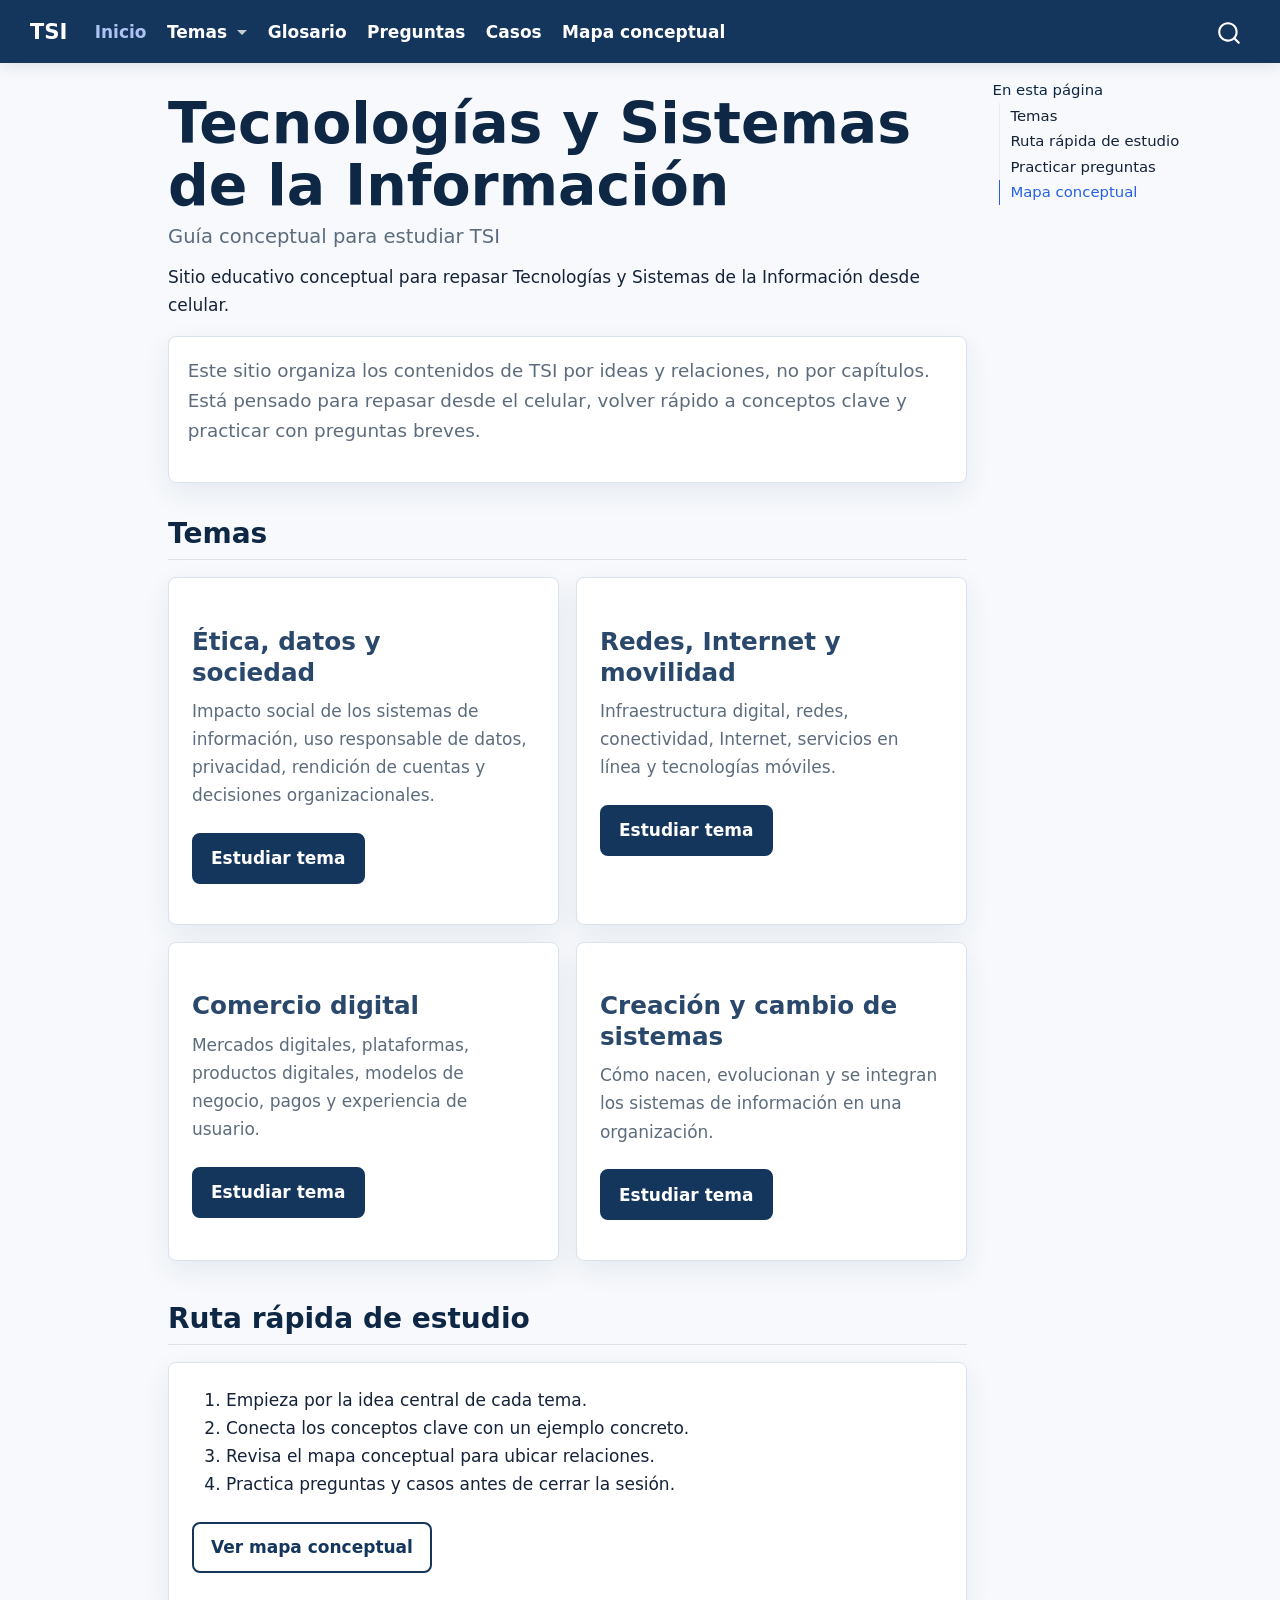
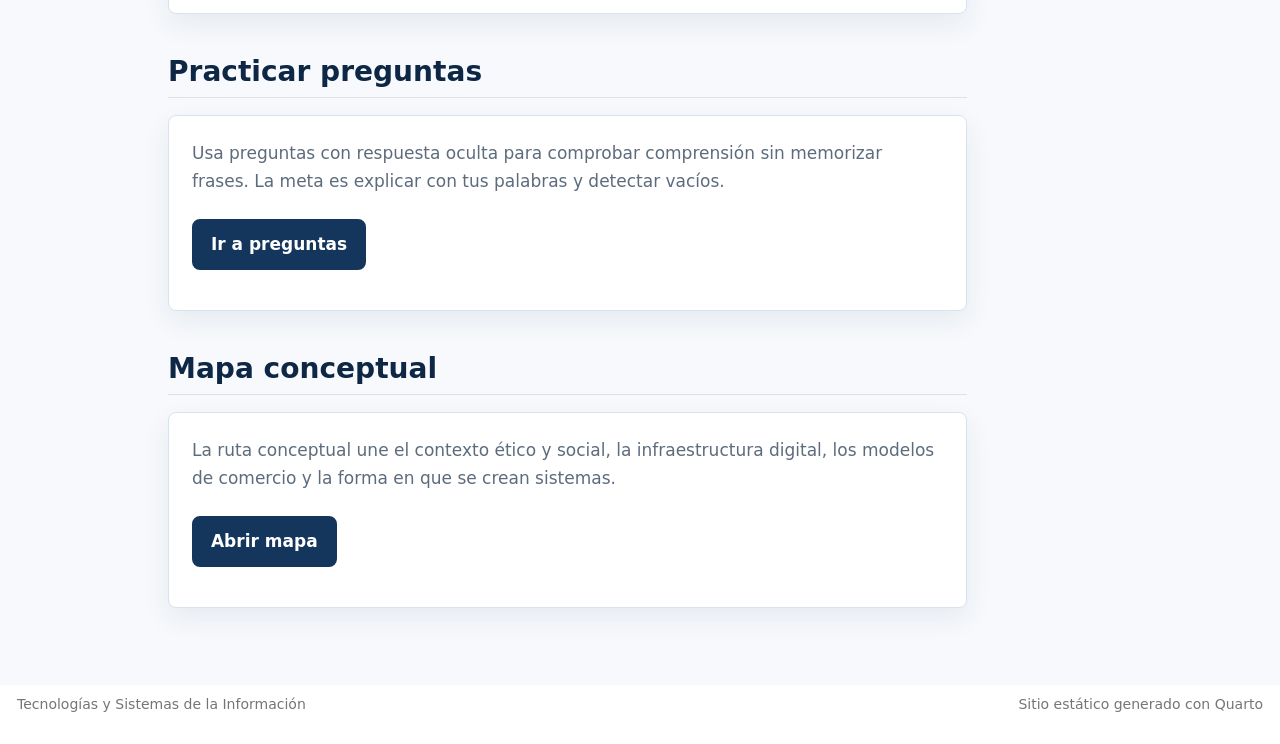
==== docs/index.html @ 5384f31a "Etapa 1: estructura base del sitio TSI" ====
<!DOCTYPE html>
<html xmlns="http://www.w3.org/1999/xhtml" lang="es" xml:lang="es"><head>

<meta charset="utf-8">
<meta name="generator" content="quarto-1.9.37">

<meta name="viewport" content="width=device-width, initial-scale=1.0, user-scalable=yes">

<meta name="description" content="Sitio educativo conceptual para repasar Tecnologías y Sistemas de la Información desde celular.">

<title>Tecnologías y Sistemas de la Información</title>
<style>
/* Default styles provided by pandoc.
** See https://pandoc.org/MANUAL.html#variables-for-html for config info.
*/
code{white-space: pre-wrap;}
span.smallcaps{font-variant: small-caps;}
div.columns{display: flex; gap: min(4vw, 1.5em);}
div.column{flex: auto; overflow-x: auto;}
div.hanging-indent{margin-left: 1.5em; text-indent: -1.5em;}
ul.task-list{list-style: none;}
ul.task-list li input[type="checkbox"] {
  width: 0.8em;
  margin: 0 0.8em 0.2em -1em; /* quarto-specific, see https://github.com/quarto-dev/quarto-cli/issues/4556 */ 
  vertical-align: middle;
}
</style>


<script src="site_libs/quarto-nav/quarto-nav.js"></script>
<script src="site_libs/quarto-nav/headroom.min.js"></script>
<script src="site_libs/clipboard/clipboard.min.js"></script>
<script src="site_libs/quarto-search/autocomplete.umd.js"></script>
<script src="site_libs/quarto-search/fuse.min.js"></script>
<script src="site_libs/quarto-search/quarto-search.js"></script>
<meta name="quarto:offset" content="./">
<script src="site_libs/quarto-html/quarto.js" type="module"></script>
<script src="site_libs/quarto-html/tabsets/tabsets.js" type="module"></script>
<script src="site_libs/quarto-html/popper.min.js"></script>
<script src="site_libs/quarto-html/tippy.umd.min.js"></script>
<script src="site_libs/quarto-html/anchor.min.js"></script>
<link href="site_libs/quarto-html/tippy.css" rel="stylesheet">
<link href="site_libs/quarto-html/quarto-syntax-highlighting-7f8f88aac4f3542376d5c11b86a4c14d.css" rel="stylesheet" id="quarto-text-highlighting-styles">
<script src="site_libs/bootstrap/bootstrap.min.js"></script>
<link href="site_libs/bootstrap/bootstrap-icons.css" rel="stylesheet">
<link href="site_libs/bootstrap/bootstrap-f85955529106639f99b9a66abd69255b.min.css" rel="stylesheet" append-hash="true" id="quarto-bootstrap" data-mode="light">
<script id="quarto-search-options" type="application/json">{
  "location": "navbar",
  "copy-button": false,
  "collapse-after": 3,
  "panel-placement": "end",
  "type": "overlay",
  "limit": 50,
  "keyboard-shortcut": [
    "f",
    "/",
    "s"
  ],
  "show-item-context": false,
  "language": {
    "search-no-results-text": "No se han encontrado resultados",
    "search-matching-documents-text": "documentos encontrados",
    "search-copy-link-title": "Copiar el enlace en la búsqueda",
    "search-hide-matches-text": "Ocultar resultados adicionales",
    "search-more-match-text": "resultado adicional en este documento",
    "search-more-matches-text": "resultados adicionales en este documento",
    "search-clear-button-title": "Borrar",
    "search-text-placeholder": "",
    "search-detached-cancel-button-title": "Cancelar",
    "search-submit-button-title": "Enviar",
    "search-label": "Buscar"
  }
}</script>
<style>html{ scroll-behavior: smooth; }</style>


<link rel="stylesheet" href="assets/css/styles.css">
</head>

<body class="nav-fixed quarto-light">

<div id="quarto-search-results"></div>
  <header id="quarto-header" class="headroom fixed-top">
    <nav class="navbar navbar-expand-lg " data-bs-theme="dark">
      <div class="navbar-container container-fluid">
      <div class="navbar-brand-container mx-auto">
    <a class="navbar-brand" href="./index.html">
    <span class="navbar-title">TSI</span>
    </a>
  </div>
            <div id="quarto-search" class="" title="Buscar"></div>
          <button class="navbar-toggler" type="button" data-bs-toggle="collapse" data-bs-target="#navbarCollapse" aria-controls="navbarCollapse" role="menu" aria-expanded="false" aria-label="Navegación de palanca" onclick="if (window.quartoToggleHeadroom) { window.quartoToggleHeadroom(); }">
  <span class="navbar-toggler-icon"></span>
</button>
          <div class="collapse navbar-collapse" id="navbarCollapse">
            <ul class="navbar-nav navbar-nav-scroll me-auto">
  <li class="nav-item">
    <a class="nav-link active" href="./index.html" aria-current="page"> 
<span class="menu-text">Inicio</span></a>
  </li>  
  <li class="nav-item dropdown ">
    <a class="nav-link dropdown-toggle" href="#" id="nav-menu-temas" role="link" data-bs-toggle="dropdown" aria-expanded="false">
 <span class="menu-text">Temas</span>
    </a>
    <ul class="dropdown-menu" aria-labelledby="nav-menu-temas">    
        <li>
    <a class="dropdown-item" href="./temas/etica-datos-sociedad.html">
 <span class="dropdown-text">Ética, datos y sociedad</span></a>
  </li>  
        <li>
    <a class="dropdown-item" href="./temas/redes-internet-movilidad.html">
 <span class="dropdown-text">Redes, Internet y movilidad</span></a>
  </li>  
        <li>
    <a class="dropdown-item" href="./temas/comercio-digital.html">
 <span class="dropdown-text">Comercio digital</span></a>
  </li>  
        <li>
    <a class="dropdown-item" href="./temas/creacion-sistemas.html">
 <span class="dropdown-text">Creación y cambio de sistemas</span></a>
  </li>  
    </ul>
  </li>
  <li class="nav-item">
    <a class="nav-link" href="./repaso/glosario.html"> 
<span class="menu-text">Glosario</span></a>
  </li>  
  <li class="nav-item">
    <a class="nav-link" href="./repaso/preguntas.html"> 
<span class="menu-text">Preguntas</span></a>
  </li>  
  <li class="nav-item">
    <a class="nav-link" href="./repaso/casos.html"> 
<span class="menu-text">Casos</span></a>
  </li>  
  <li class="nav-item">
    <a class="nav-link" href="./repaso/mapa-conceptual.html"> 
<span class="menu-text">Mapa conceptual</span></a>
  </li>  
</ul>
          </div> <!-- /navcollapse -->
            <div class="quarto-navbar-tools">
</div>
      </div> <!-- /container-fluid -->
    </nav>
</header>
<!-- content -->
<div id="quarto-content" class="quarto-container page-columns page-rows-contents page-layout-article page-navbar">
<!-- sidebar -->
<!-- margin-sidebar -->
    <div id="quarto-margin-sidebar" class="sidebar margin-sidebar">
        <nav id="TOC" role="doc-toc" class="toc-active">
    <h2 id="toc-title">En esta página</h2>
   
  <ul>
  <li><a href="#temas" id="toc-temas" class="nav-link active" data-scroll-target="#temas">Temas</a></li>
  <li><a href="#ruta-rapida" id="toc-ruta-rapida" class="nav-link" data-scroll-target="#ruta-rapida">Ruta rápida de estudio</a></li>
  <li><a href="#practicar-preguntas" id="toc-practicar-preguntas" class="nav-link" data-scroll-target="#practicar-preguntas">Practicar preguntas</a></li>
  <li><a href="#mapa-conceptual" id="toc-mapa-conceptual" class="nav-link" data-scroll-target="#mapa-conceptual">Mapa conceptual</a></li>
  </ul>
</nav>
    </div>
<!-- main -->
<main class="content" id="quarto-document-content">

<header id="title-block-header" class="quarto-title-block default">
<div class="quarto-title">
<h1 class="title">Tecnologías y Sistemas de la Información</h1>
<p class="subtitle lead">Guía conceptual para estudiar TSI</p>
</div>

<div>
  <div class="description">
    Sitio educativo conceptual para repasar Tecnologías y Sistemas de la Información desde celular.
  </div>
</div>


<div class="quarto-title-meta">

    
  
    
  </div>
  


</header>


<div class="home-intro">
<p>Este sitio organiza los contenidos de TSI por ideas y relaciones, no por capítulos. Está pensado para repasar desde el celular, volver rápido a conceptos clave y practicar con preguntas breves.</p>
</div>
<section id="temas" class="level2">
<h2 class="anchored" data-anchor-id="temas">Temas</h2>
<div class="topic-grid">
<section id="ética-datos-y-sociedad" class="level3 study-card">
<h3 class="anchored" data-anchor-id="ética-datos-y-sociedad">Ética, datos y sociedad</h3>
<p>Impacto social de los sistemas de información, uso responsable de datos, privacidad, rendición de cuentas y decisiones organizacionales.</p>
<p><a href="./temas/etica-datos-sociedad.html" class="study-button">Estudiar tema</a></p>
</section>
<section id="redes-internet-y-movilidad" class="level3 study-card">
<h3 class="anchored" data-anchor-id="redes-internet-y-movilidad">Redes, Internet y movilidad</h3>
<p>Infraestructura digital, redes, conectividad, Internet, servicios en línea y tecnologías móviles.</p>
<p><a href="./temas/redes-internet-movilidad.html" class="study-button">Estudiar tema</a></p>
</section>
<section id="comercio-digital" class="level3 study-card">
<h3 class="anchored" data-anchor-id="comercio-digital">Comercio digital</h3>
<p>Mercados digitales, plataformas, productos digitales, modelos de negocio, pagos y experiencia de usuario.</p>
<p><a href="./temas/comercio-digital.html" class="study-button">Estudiar tema</a></p>
</section>
<section id="creación-y-cambio-de-sistemas" class="level3 study-card">
<h3 class="anchored" data-anchor-id="creación-y-cambio-de-sistemas">Creación y cambio de sistemas</h3>
<p>Cómo nacen, evolucionan y se integran los sistemas de información en una organización.</p>
<p><a href="./temas/creacion-sistemas.html" class="study-button">Estudiar tema</a></p>
</section>
</div>
</section>
<section id="ruta-rapida" class="level2">
<h2 class="anchored" data-anchor-id="ruta-rapida">Ruta rápida de estudio</h2>
<div class="wide-card">
<ol type="1">
<li>Empieza por la idea central de cada tema.</li>
<li>Conecta los conceptos clave con un ejemplo concreto.</li>
<li>Revisa el mapa conceptual para ubicar relaciones.</li>
<li>Practica preguntas y casos antes de cerrar la sesión.</li>
</ol>
<p><a href="./repaso/mapa-conceptual.html" class="study-button secondary">Ver mapa conceptual</a></p>
</div>
</section>
<section id="practicar-preguntas" class="level2">
<h2 class="anchored" data-anchor-id="practicar-preguntas">Practicar preguntas</h2>
<div class="wide-card">
<p>Usa preguntas con respuesta oculta para comprobar comprensión sin memorizar frases. La meta es explicar con tus palabras y detectar vacíos.</p>
<p><a href="./repaso/preguntas.html" class="study-button">Ir a preguntas</a></p>
</div>
</section>
<section id="mapa-conceptual" class="level2">
<h2 class="anchored" data-anchor-id="mapa-conceptual">Mapa conceptual</h2>
<div class="wide-card">
<p>La ruta conceptual une el contexto ético y social, la infraestructura digital, los modelos de comercio y la forma en que se crean sistemas.</p>
<p><a href="./repaso/mapa-conceptual.html" class="study-button">Abrir mapa</a></p>
</div>


</section>

</main> <!-- /main -->
<script>
(function () {
  function currentDepthPrefix() {
    var path = window.location.pathname;
    if (path.indexOf("/temas/") !== -1 || path.indexOf("/repaso/") !== -1) {
      return "../";
    }
    return "";
  }

  function normalizedPath(value) {
    return value.replace(/\/$/, "/index.html");
  }

  function addBottomNav() {
    if (document.querySelector(".tsi-bottom-nav")) {
      return;
    }

    var prefix = currentDepthPrefix();
    var links = [
      { label: "Inicio", href: prefix + "index.html", match: "/index.html" },
      { label: "Temas", href: prefix + "index.html#temas", match: "#temas" },
      { label: "Preguntas", href: prefix + "repaso/preguntas.html", match: "/repaso/preguntas.html" },
      { label: "Glosario", href: prefix + "repaso/glosario.html", match: "/repaso/glosario.html" }
    ];

    var nav = document.createElement("nav");
    nav.className = "tsi-bottom-nav";
    nav.setAttribute("aria-label", "Navegación rápida");

    var current = normalizedPath(window.location.pathname);
    links.forEach(function (item) {
      var link = document.createElement("a");
      link.href = item.href;
      link.textContent = item.label;

      if (
        (item.match === "/index.html" && current.endsWith("/index.html") && window.location.hash !== "#temas") ||
        (item.match === "#temas" && window.location.hash === "#temas") ||
        (item.match !== "#temas" && current.endsWith(item.match))
      ) {
        link.setAttribute("aria-current", "page");
      }

      nav.appendChild(link);
    });

    document.body.appendChild(nav);
  }

  function improveAnswerCards() {
    document.querySelectorAll("details.qa-card").forEach(function (card) {
      card.addEventListener("toggle", function () {
        if (card.open) {
          card.scrollIntoView({ block: "nearest", behavior: "smooth" });
        }
      });
    });
  }

  document.addEventListener("DOMContentLoaded", function () {
    addBottomNav();
    improveAnswerCards();
  });
})();
</script>
<script id="quarto-html-after-body" type="application/javascript">
  window.document.addEventListener("DOMContentLoaded", function (event) {
    const icon = "";
    const anchorJS = new window.AnchorJS();
    anchorJS.options = {
      placement: 'right',
      icon: icon
    };
    anchorJS.add('.anchored');
    const isCodeAnnotation = (el) => {
      for (const clz of el.classList) {
        if (clz.startsWith('code-annotation-')) {                     
          return true;
        }
      }
      return false;
    }
    const onCopySuccess = function(e) {
      // button target
      const button = e.trigger;
      // don't keep focus
      button.blur();
      // flash "checked"
      button.classList.add('code-copy-button-checked');
      var currentTitle = button.getAttribute("title");
      button.setAttribute("title", "Copiado");
      let tooltip;
      if (window.bootstrap) {
        button.setAttribute("data-bs-toggle", "tooltip");
        button.setAttribute("data-bs-placement", "left");
        button.setAttribute("data-bs-title", "Copiado");
        tooltip = new bootstrap.Tooltip(button, 
          { trigger: "manual", 
            customClass: "code-copy-button-tooltip",
            offset: [0, -8]});
        tooltip.show();    
      }
      setTimeout(function() {
        if (tooltip) {
          tooltip.hide();
          button.removeAttribute("data-bs-title");
          button.removeAttribute("data-bs-toggle");
          button.removeAttribute("data-bs-placement");
        }
        button.setAttribute("title", currentTitle);
        button.classList.remove('code-copy-button-checked');
      }, 1000);
      // clear code selection
      e.clearSelection();
    }
    const getTextToCopy = function(trigger) {
      const outerScaffold = trigger.parentElement.cloneNode(true);
      const codeEl = outerScaffold.querySelector('code');
      for (const childEl of codeEl.children) {
        if (isCodeAnnotation(childEl)) {
          childEl.remove();
        }
      }
      return codeEl.innerText;
    }
    const clipboard = new window.ClipboardJS('.code-copy-button:not([data-in-quarto-modal])', {
      text: getTextToCopy
    });
    clipboard.on('success', onCopySuccess);
    if (window.document.getElementById('quarto-embedded-source-code-modal')) {
      const clipboardModal = new window.ClipboardJS('.code-copy-button[data-in-quarto-modal]', {
        text: getTextToCopy,
        container: window.document.getElementById('quarto-embedded-source-code-modal')
      });
      clipboardModal.on('success', onCopySuccess);
    }
      var localhostRegex = new RegExp(/^(?:http|https):\/\/localhost\:?[0-9]*\//);
      var mailtoRegex = new RegExp(/^mailto:/);
        var filterRegex = new RegExp('/' + window.location.host + '/');
      var isInternal = (href) => {
          return filterRegex.test(href) || localhostRegex.test(href) || mailtoRegex.test(href);
      }
      // Inspect non-navigation links and adorn them if external
     var links = window.document.querySelectorAll('a[href]:not(.nav-link):not(.navbar-brand):not(.toc-action):not(.sidebar-link):not(.sidebar-item-toggle):not(.pagination-link):not(.no-external):not([aria-hidden]):not(.dropdown-item):not(.quarto-navigation-tool):not(.about-link)');
      for (var i=0; i<links.length; i++) {
        const link = links[i];
        if (!isInternal(link.href)) {
          // undo the damage that might have been done by quarto-nav.js in the case of
          // links that we want to consider external
          if (link.dataset.originalHref !== undefined) {
            link.href = link.dataset.originalHref;
          }
            // target, if specified
            link.setAttribute("target", "_blank");
            if (link.getAttribute("rel") === null) {
              link.setAttribute("rel", "noopener");
            }
        }
      }
    function tippyHover(el, contentFn, onTriggerFn, onUntriggerFn) {
      const config = {
        allowHTML: true,
        maxWidth: 500,
        delay: 100,
        arrow: false,
        appendTo: function(el) {
            return el.parentElement;
        },
        interactive: true,
        interactiveBorder: 10,
        theme: 'quarto',
        placement: 'bottom-start',
      };
      if (contentFn) {
        config.content = contentFn;
      }
      if (onTriggerFn) {
        config.onTrigger = onTriggerFn;
      }
      if (onUntriggerFn) {
        config.onUntrigger = onUntriggerFn;
      }
      window.tippy(el, config); 
    }
    const noterefs = window.document.querySelectorAll('a[role="doc-noteref"]');
    for (var i=0; i<noterefs.length; i++) {
      const ref = noterefs[i];
      tippyHover(ref, function() {
        // use id or data attribute instead here
        let href = ref.getAttribute('data-footnote-href') || ref.getAttribute('href');
        try { href = new URL(href).hash; } catch {}
        const id = href.replace(/^#\/?/, "");
        const note = window.document.getElementById(id);
        if (note) {
          return note.innerHTML;
        } else {
          return "";
        }
      });
    }
    const xrefs = window.document.querySelectorAll('a.quarto-xref');
    const processXRef = (id, note) => {
      // Strip column container classes
      const stripColumnClz = (el) => {
        el.classList.remove("page-full", "page-columns");
        if (el.children) {
          for (const child of el.children) {
            stripColumnClz(child);
          }
        }
      }
      stripColumnClz(note)
      if (id === null || id.startsWith('sec-')) {
        // Special case sections, only their first couple elements
        const container = document.createElement("div");
        if (note.children && note.children.length > 2) {
          container.appendChild(note.children[0].cloneNode(true));
          for (let i = 1; i < note.children.length; i++) {
            const child = note.children[i];
            if (child.tagName === "P" && child.innerText === "") {
              continue;
            } else {
              container.appendChild(child.cloneNode(true));
              break;
            }
          }
          if (window.Quarto?.typesetMath) {
            window.Quarto.typesetMath(container);
          }
          return container.innerHTML
        } else {
          if (window.Quarto?.typesetMath) {
            window.Quarto.typesetMath(note);
          }
          return note.innerHTML;
        }
      } else {
        // Remove any anchor links if they are present
        const anchorLink = note.querySelector('a.anchorjs-link');
        if (anchorLink) {
          anchorLink.remove();
        }
        if (window.Quarto?.typesetMath) {
          window.Quarto.typesetMath(note);
        }
        if (note.classList.contains("callout")) {
          return note.outerHTML;
        } else {
          return note.innerHTML;
        }
      }
    }
    for (var i=0; i<xrefs.length; i++) {
      const xref = xrefs[i];
      tippyHover(xref, undefined, function(instance) {
        instance.disable();
        let url = xref.getAttribute('href');
        let hash = undefined; 
        if (url.startsWith('#')) {
          hash = url;
        } else {
          try { hash = new URL(url).hash; } catch {}
        }
        if (hash) {
          const id = hash.replace(/^#\/?/, "");
          const note = window.document.getElementById(id);
          if (note !== null) {
            try {
              const html = processXRef(id, note.cloneNode(true));
              instance.setContent(html);
            } finally {
              instance.enable();
              instance.show();
            }
          } else {
            // See if we can fetch this
            fetch(url.split('#')[0])
            .then(res => res.text())
            .then(html => {
              const parser = new DOMParser();
              const htmlDoc = parser.parseFromString(html, "text/html");
              const note = htmlDoc.getElementById(id);
              if (note !== null) {
                const html = processXRef(id, note);
                instance.setContent(html);
              } 
            }).finally(() => {
              instance.enable();
              instance.show();
            });
          }
        } else {
          // See if we can fetch a full url (with no hash to target)
          // This is a special case and we should probably do some content thinning / targeting
          fetch(url)
          .then(res => res.text())
          .then(html => {
            const parser = new DOMParser();
            const htmlDoc = parser.parseFromString(html, "text/html");
            const note = htmlDoc.querySelector('main.content');
            if (note !== null) {
              // This should only happen for chapter cross references
              // (since there is no id in the URL)
              // remove the first header
              if (note.children.length > 0 && note.children[0].tagName === "HEADER") {
                note.children[0].remove();
              }
              const html = processXRef(null, note);
              instance.setContent(html);
            } 
          }).finally(() => {
            instance.enable();
            instance.show();
          });
        }
      }, function(instance) {
      });
    }
        let selectedAnnoteEl;
        const selectorForAnnotation = ( cell, annotation) => {
          let cellAttr = 'data-code-cell="' + cell + '"';
          let lineAttr = 'data-code-annotation="' +  annotation + '"';
          const selector = 'span[' + cellAttr + '][' + lineAttr + ']';
          return selector;
        }
        const selectCodeLines = (annoteEl) => {
          const doc = window.document;
          const targetCell = annoteEl.getAttribute("data-target-cell");
          const targetAnnotation = annoteEl.getAttribute("data-target-annotation");
          const annoteSpan = window.document.querySelector(selectorForAnnotation(targetCell, targetAnnotation));
          const lines = annoteSpan.getAttribute("data-code-lines").split(",");
          const lineIds = lines.map((line) => {
            return targetCell + "-" + line;
          })
          let top = null;
          let height = null;
          let parent = null;
          if (lineIds.length > 0) {
              //compute the position of the single el (top and bottom and make a div)
              const el = window.document.getElementById(lineIds[0]);
              top = el.offsetTop;
              height = el.offsetHeight;
              parent = el.parentElement.parentElement;
            if (lineIds.length > 1) {
              const lastEl = window.document.getElementById(lineIds[lineIds.length - 1]);
              const bottom = lastEl.offsetTop + lastEl.offsetHeight;
              height = bottom - top;
            }
            if (top !== null && height !== null && parent !== null) {
              // cook up a div (if necessary) and position it 
              let div = window.document.getElementById("code-annotation-line-highlight");
              if (div === null) {
                div = window.document.createElement("div");
                div.setAttribute("id", "code-annotation-line-highlight");
                div.style.position = 'absolute';
                parent.appendChild(div);
              }
              div.style.top = top - 2 + "px";
              div.style.height = height + 4 + "px";
              div.style.left = 0;
              let gutterDiv = window.document.getElementById("code-annotation-line-highlight-gutter");
              if (gutterDiv === null) {
                gutterDiv = window.document.createElement("div");
                gutterDiv.setAttribute("id", "code-annotation-line-highlight-gutter");
                gutterDiv.style.position = 'absolute';
                const codeCell = window.document.getElementById(targetCell);
                const gutter = codeCell.querySelector('.code-annotation-gutter');
                gutter.appendChild(gutterDiv);
              }
              gutterDiv.style.top = top - 2 + "px";
              gutterDiv.style.height = height + 4 + "px";
            }
            selectedAnnoteEl = annoteEl;
          }
        };
        const unselectCodeLines = () => {
          const elementsIds = ["code-annotation-line-highlight", "code-annotation-line-highlight-gutter"];
          elementsIds.forEach((elId) => {
            const div = window.document.getElementById(elId);
            if (div) {
              div.remove();
            }
          });
          selectedAnnoteEl = undefined;
        };
          // Handle positioning of the toggle
      window.addEventListener(
        "resize",
        throttle(() => {
          elRect = undefined;
          if (selectedAnnoteEl) {
            selectCodeLines(selectedAnnoteEl);
          }
        }, 10)
      );
      function throttle(fn, ms) {
      let throttle = false;
      let timer;
        return (...args) => {
          if(!throttle) { // first call gets through
              fn.apply(this, args);
              throttle = true;
          } else { // all the others get throttled
              if(timer) clearTimeout(timer); // cancel #2
              timer = setTimeout(() => {
                fn.apply(this, args);
                timer = throttle = false;
              }, ms);
          }
        };
      }
        // Attach click handler to the DT
        const annoteDls = window.document.querySelectorAll('dt[data-target-cell]');
        for (const annoteDlNode of annoteDls) {
          annoteDlNode.addEventListener('click', (event) => {
            const clickedEl = event.target;
            if (clickedEl !== selectedAnnoteEl) {
              unselectCodeLines();
              const activeEl = window.document.querySelector('dt[data-target-cell].code-annotation-active');
              if (activeEl) {
                activeEl.classList.remove('code-annotation-active');
              }
              selectCodeLines(clickedEl);
              clickedEl.classList.add('code-annotation-active');
            } else {
              // Unselect the line
              unselectCodeLines();
              clickedEl.classList.remove('code-annotation-active');
            }
          });
        }
    const findCites = (el) => {
      const parentEl = el.parentElement;
      if (parentEl) {
        const cites = parentEl.dataset.cites;
        if (cites) {
          return {
            el,
            cites: cites.split(' ')
          };
        } else {
          return findCites(el.parentElement)
        }
      } else {
        return undefined;
      }
    };
    var bibliorefs = window.document.querySelectorAll('a[role="doc-biblioref"]');
    for (var i=0; i<bibliorefs.length; i++) {
      const ref = bibliorefs[i];
      const citeInfo = findCites(ref);
      if (citeInfo) {
        tippyHover(citeInfo.el, function() {
          var popup = window.document.createElement('div');
          citeInfo.cites.forEach(function(cite) {
            var citeDiv = window.document.createElement('div');
            citeDiv.classList.add('hanging-indent');
            citeDiv.classList.add('csl-entry');
            var biblioDiv = window.document.getElementById('ref-' + cite);
            if (biblioDiv) {
              citeDiv.innerHTML = biblioDiv.innerHTML;
            }
            popup.appendChild(citeDiv);
          });
          return popup.innerHTML;
        });
      }
    }
  });
  </script>
</div> <!-- /content -->
<footer class="footer">
  <div class="nav-footer">
    <div class="nav-footer-left">
<p>Tecnologías y Sistemas de la Información</p>
</div>   
    <div class="nav-footer-center">
      &nbsp;
    </div>
    <div class="nav-footer-right">
<p>Sitio estático generado con Quarto</p>
</div>
  </div>
</footer>




<script src="site_libs/quarto-html/zenscroll-min.js"></script>
</body></html>
---- docs/site_libs/quarto-html/tippy.css ----
.tippy-box[data-animation=fade][data-state=hidden]{opacity:0}[data-tippy-root]{max-width:calc(100vw - 10px)}.tippy-box{position:relative;background-color:#333;color:#fff;border-radius:4px;font-size:14px;line-height:1.4;white-space:normal;outline:0;transition-property:transform,visibility,opacity}.tippy-box[data-placement^=top]>.tippy-arrow{bottom:0}.tippy-box[data-placement^=top]>.tippy-arrow:before{bottom:-7px;left:0;border-width:8px 8px 0;border-top-color:initial;transform-origin:center top}.tippy-box[data-placement^=bottom]>.tippy-arrow{top:0}.tippy-box[data-placement^=bottom]>.tippy-arrow:before{top:-7px;left:0;border-width:0 8px 8px;border-bottom-color:initial;transform-origin:center bottom}.tippy-box[data-placement^=left]>.tippy-arrow{right:0}.tippy-box[data-placement^=left]>.tippy-arrow:before{border-width:8px 0 8px 8px;border-left-color:initial;right:-7px;transform-origin:center left}.tippy-box[data-placement^=right]>.tippy-arrow{left:0}.tippy-box[data-placement^=right]>.tippy-arrow:before{left:-7px;border-width:8px 8px 8px 0;border-right-color:initial;transform-origin:center right}.tippy-box[data-inertia][data-state=visible]{transition-timing-function:cubic-bezier(.54,1.5,.38,1.11)}.tippy-arrow{width:16px;height:16px;color:#333}.tippy-arrow:before{content:"";position:absolute;border-color:transparent;border-style:solid}.tippy-content{position:relative;padding:5px 9px;z-index:1}
---- docs/site_libs/quarto-html/quarto-syntax-highlighting-7f8f88aac4f3542376d5c11b86a4c14d.css ----
/* quarto syntax highlight colors */
:root {
  --quarto-hl-ot-color: #003B4F;
  --quarto-hl-at-color: #657422;
  --quarto-hl-ss-color: #20794D;
  --quarto-hl-an-color: #5E5E5E;
  --quarto-hl-fu-color: #4758AB;
  --quarto-hl-st-color: #20794D;
  --quarto-hl-cf-color: #003B4F;
  --quarto-hl-op-color: #5E5E5E;
  --quarto-hl-er-color: #AD0000;
  --quarto-hl-bn-color: #AD0000;
  --quarto-hl-al-color: #AD0000;
  --quarto-hl-va-color: #111111;
  --quarto-hl-bu-color: inherit;
  --quarto-hl-ex-color: inherit;
  --quarto-hl-pp-color: #AD0000;
  --quarto-hl-in-color: #5E5E5E;
  --quarto-hl-vs-color: #20794D;
  --quarto-hl-wa-color: #5E5E5E;
  --quarto-hl-do-color: #5E5E5E;
  --quarto-hl-im-color: #00769E;
  --quarto-hl-ch-color: #20794D;
  --quarto-hl-dt-color: #AD0000;
  --quarto-hl-fl-color: #AD0000;
  --quarto-hl-co-color: #5E5E5E;
  --quarto-hl-cv-color: #5E5E5E;
  --quarto-hl-cn-color: #8f5902;
  --quarto-hl-sc-color: #5E5E5E;
  --quarto-hl-dv-color: #AD0000;
  --quarto-hl-kw-color: #003B4F;
}

/* other quarto variables */
:root {
  --quarto-font-monospace: SFMono-Regular, Menlo, Monaco, Consolas, "Liberation Mono", "Courier New", monospace;
}

/* syntax highlight based on Pandoc's rules */
pre > code.sourceCode > span {
  color: #003B4F;
}

code.sourceCode > span {
  color: #003B4F;
}

div.sourceCode,
div.sourceCode pre.sourceCode {
  color: #003B4F;
}

/* Normal */
code span {
  color: #003B4F;
}

/* Alert */
code span.al {
  color: #AD0000;
  font-style: inherit;
}

/* Annotation */
code span.an {
  color: #5E5E5E;
  font-style: inherit;
}

/* Attribute */
code span.at {
  color: #657422;
  font-style: inherit;
}

/* BaseN */
code span.bn {
  color: #AD0000;
  font-style: inherit;
}

/* BuiltIn */
code span.bu {
  font-style: inherit;
}

/* ControlFlow */
code span.cf {
  color: #003B4F;
  font-weight: bold;
  font-style: inherit;
}

/* Char */
code span.ch {
  color: #20794D;
  font-style: inherit;
}

/* Constant */
code span.cn {
  color: #8f5902;
  font-style: inherit;
}

/* Comment */
code span.co {
  color: #5E5E5E;
  font-style: inherit;
}

/* CommentVar */
code span.cv {
  color: #5E5E5E;
  font-style: italic;
}

/* Documentation */
code span.do {
  color: #5E5E5E;
  font-style: italic;
}

/* DataType */
code span.dt {
  color: #AD0000;
  font-style: inherit;
}

/* DecVal */
code span.dv {
  color: #AD0000;
  font-style: inherit;
}

/* Error */
code span.er {
  color: #AD0000;
  font-style: inherit;
}

/* Extension */
code span.ex {
  font-style: inherit;
}

/* Float */
code span.fl {
  color: #AD0000;
  font-style: inherit;
}

/* Function */
code span.fu {
  color: #4758AB;
  font-style: inherit;
}

/* Import */
code span.im {
  color: #00769E;
  font-style: inherit;
}

/* Information */
code span.in {
  color: #5E5E5E;
  font-style: inherit;
}

/* Keyword */
code span.kw {
  color: #003B4F;
  font-weight: bold;
  font-style: inherit;
}

/* Operator */
code span.op {
  color: #5E5E5E;
  font-style: inherit;
}

/* Other */
code span.ot {
  color: #003B4F;
  font-style: inherit;
}

/* Preprocessor */
code span.pp {
  color: #AD0000;
  font-style: inherit;
}

/* SpecialChar */
code span.sc {
  color: #5E5E5E;
  font-style: inherit;
}

/* SpecialString */
code span.ss {
  color: #20794D;
  font-style: inherit;
}

/* String */
code span.st {
  color: #20794D;
  font-style: inherit;
}

/* Variable */
code span.va {
  color: #111111;
  font-style: inherit;
}

/* VerbatimString */
code span.vs {
  color: #20794D;
  font-style: inherit;
}

/* Warning */
code span.wa {
  color: #5E5E5E;
  font-style: italic;
}

.prevent-inlining {
  content: "</";
}

/*# sourceMappingURL=789ad8cd35626ba772517505b42a116e.css.map */
---- docs/assets/css/styles.css ----
:root {
  --tsi-primary: #14355c;
  --tsi-primary-dark: #0d2745;
  --tsi-accent: #2f8fcf;
  --tsi-accent-soft: #e7f3fb;
  --tsi-bg: #f7f9fc;
  --tsi-surface: #ffffff;
  --tsi-border: #d8e3ee;
  --tsi-text: #152238;
  --tsi-muted: #5d6c7d;
  --tsi-shadow: 0 10px 28px rgba(20, 53, 92, 0.08);
}

html {
  scroll-behavior: smooth;
}

body {
  background: var(--tsi-bg);
  color: var(--tsi-text);
  font-family: system-ui, -apple-system, BlinkMacSystemFont, "Segoe UI", sans-serif;
  font-size: 1rem;
  line-height: 1.65;
  padding-bottom: 4.75rem;
}

a {
  color: var(--tsi-primary);
}

a:hover,
a:focus {
  color: var(--tsi-accent);
}

.navbar {
  box-shadow: 0 2px 16px rgba(13, 39, 69, 0.12);
}

.navbar .navbar-brand,
.navbar .nav-link,
.navbar .dropdown-item {
  font-weight: 650;
}

.quarto-title-block .title {
  color: var(--tsi-primary-dark);
  font-size: clamp(2rem, 10vw, 3.35rem);
  line-height: 1.08;
}

.quarto-title-block .subtitle {
  color: var(--tsi-muted);
  font-size: 1.15rem;
}

main.content {
  padding-top: 1.2rem;
}

h2 {
  color: var(--tsi-primary-dark);
  margin-top: 2.4rem;
}

h3 {
  color: var(--tsi-primary);
  line-height: 1.25;
}

.home-intro,
.wide-card,
.study-card,
.term-card,
.qa-card,
.case-card,
.map-node {
  background: var(--tsi-surface);
  border: 1px solid var(--tsi-border);
  border-radius: 8px;
  box-shadow: var(--tsi-shadow);
}

.home-intro {
  color: var(--tsi-muted);
  font-size: 1.08rem;
  margin: 1rem 0 2rem;
  padding: 1.1rem;
}

.topic-grid {
  display: grid;
  gap: 1rem;
  margin-top: 1rem;
}

.study-card,
.wide-card,
.term-card,
.case-card {
  padding: 1.15rem;
}

.study-card p,
.wide-card p,
.case-card p,
.term-card p {
  color: var(--tsi-muted);
  margin-bottom: 1rem;
}

.concept-list {
  background: var(--tsi-accent-soft);
  border-left: 5px solid var(--tsi-accent);
  border-radius: 8px;
  padding: 1rem 1rem 0.35rem;
}

.concept-list li {
  margin-bottom: 0.65rem;
}

.study-button {
  align-items: center;
  background: var(--tsi-primary);
  border: 2px solid var(--tsi-primary);
  border-radius: 8px;
  color: #ffffff;
  display: inline-flex;
  font-weight: 750;
  justify-content: center;
  line-height: 1.2;
  margin-top: 0.4rem;
  min-height: 3rem;
  padding: 0.72rem 1rem;
  text-decoration: none;
  width: 100%;
}

.study-button:hover,
.study-button:focus {
  background: var(--tsi-primary-dark);
  border-color: var(--tsi-primary-dark);
  color: #ffffff;
}

.study-button.secondary {
  background: #ffffff;
  color: var(--tsi-primary);
}

.study-button.secondary:hover,
.study-button.secondary:focus {
  background: var(--tsi-accent-soft);
  color: var(--tsi-primary-dark);
}

.qa-card {
  margin: 1rem 0;
  padding: 0;
}

.qa-card summary {
  color: var(--tsi-primary-dark);
  cursor: pointer;
  font-weight: 750;
  list-style-position: outside;
  min-height: 3.25rem;
  padding: 1rem 1.1rem;
}

.qa-card[open] summary {
  border-bottom: 1px solid var(--tsi-border);
}

.qa-card p {
  color: var(--tsi-muted);
  margin: 0;
  padding: 1rem 1.1rem 1.15rem;
}

.concept-map {
  display: grid;
  gap: 0.8rem;
  margin: 1.2rem 0 2rem;
}

.map-node {
  padding: 1rem;
}

.map-node p {
  color: var(--tsi-muted);
}

.map-arrow {
  color: var(--tsi-accent);
  font-size: 2rem;
  font-weight: 800;
  line-height: 1;
  text-align: center;
}

.tsi-bottom-nav {
  background: rgba(255, 255, 255, 0.97);
  border-top: 1px solid var(--tsi-border);
  bottom: 0;
  box-shadow: 0 -6px 18px rgba(20, 53, 92, 0.1);
  display: grid;
  gap: 0;
  grid-template-columns: repeat(4, 1fr);
  left: 0;
  position: fixed;
  right: 0;
  z-index: 1050;
}

.tsi-bottom-nav a {
  color: var(--tsi-muted);
  display: flex;
  flex-direction: column;
  font-size: 0.82rem;
  font-weight: 750;
  justify-content: center;
  min-height: 4.1rem;
  padding: 0.45rem 0.35rem;
  text-align: center;
  text-decoration: none;
}

.tsi-bottom-nav a[aria-current="page"] {
  color: var(--tsi-primary);
}

.tsi-bottom-nav a::before {
  background: var(--tsi-border);
  border-radius: 999px;
  content: "";
  display: block;
  height: 0.24rem;
  margin: 0 auto 0.38rem;
  width: 1.45rem;
}

.tsi-bottom-nav a[aria-current="page"]::before {
  background: var(--tsi-accent);
}

@media (min-width: 720px) {
  body {
    padding-bottom: 0;
  }

  .topic-grid {
    grid-template-columns: repeat(2, minmax(0, 1fr));
  }

  .study-card,
  .wide-card,
  .term-card,
  .case-card,
  .map-node {
    padding: 1.35rem;
  }

  .study-button {
    width: auto;
  }

  .tsi-bottom-nav {
    display: none;
  }
}

@media (min-width: 980px) {
  main.content {
    max-width: 980px;
  }

  .concept-map {
    align-items: stretch;
    grid-template-columns: 1fr auto 1fr auto 1fr auto 1fr;
  }

  .map-arrow {
    align-self: center;
    padding: 0 0.2rem;
  }
}
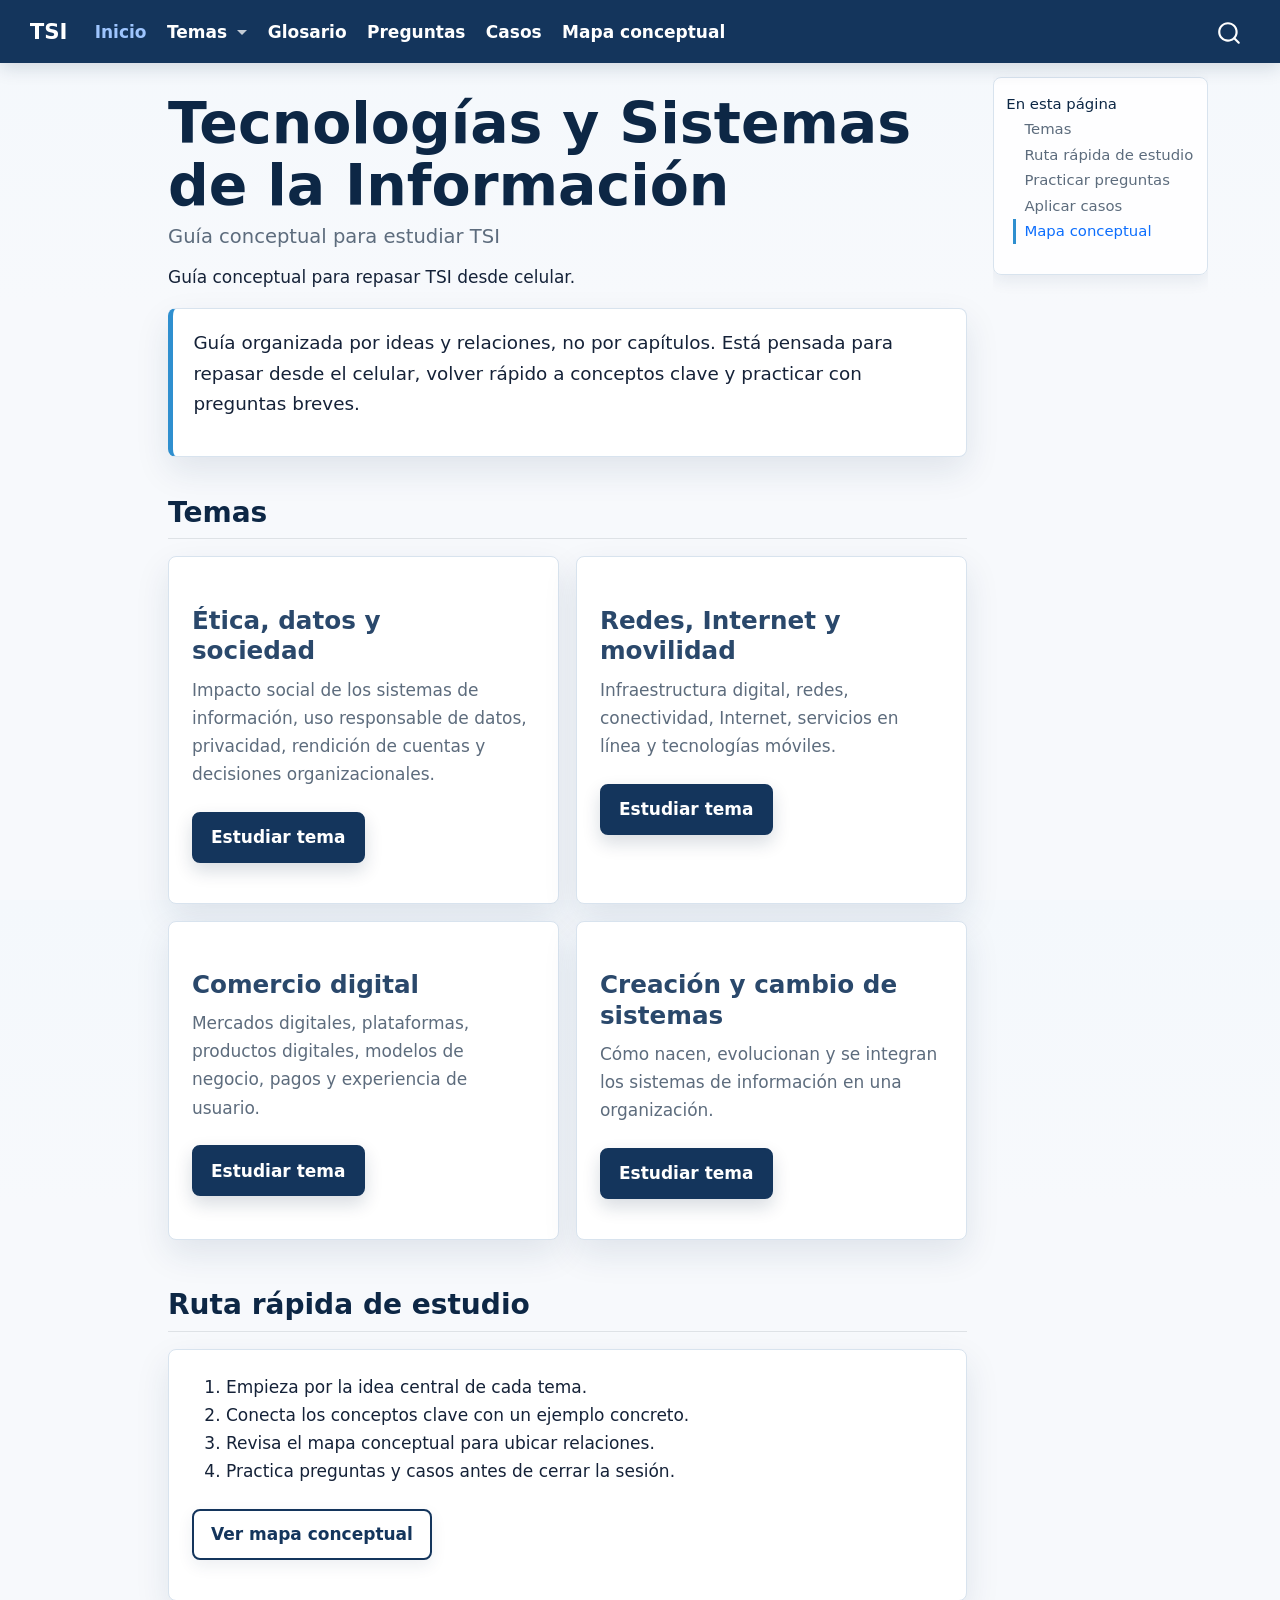
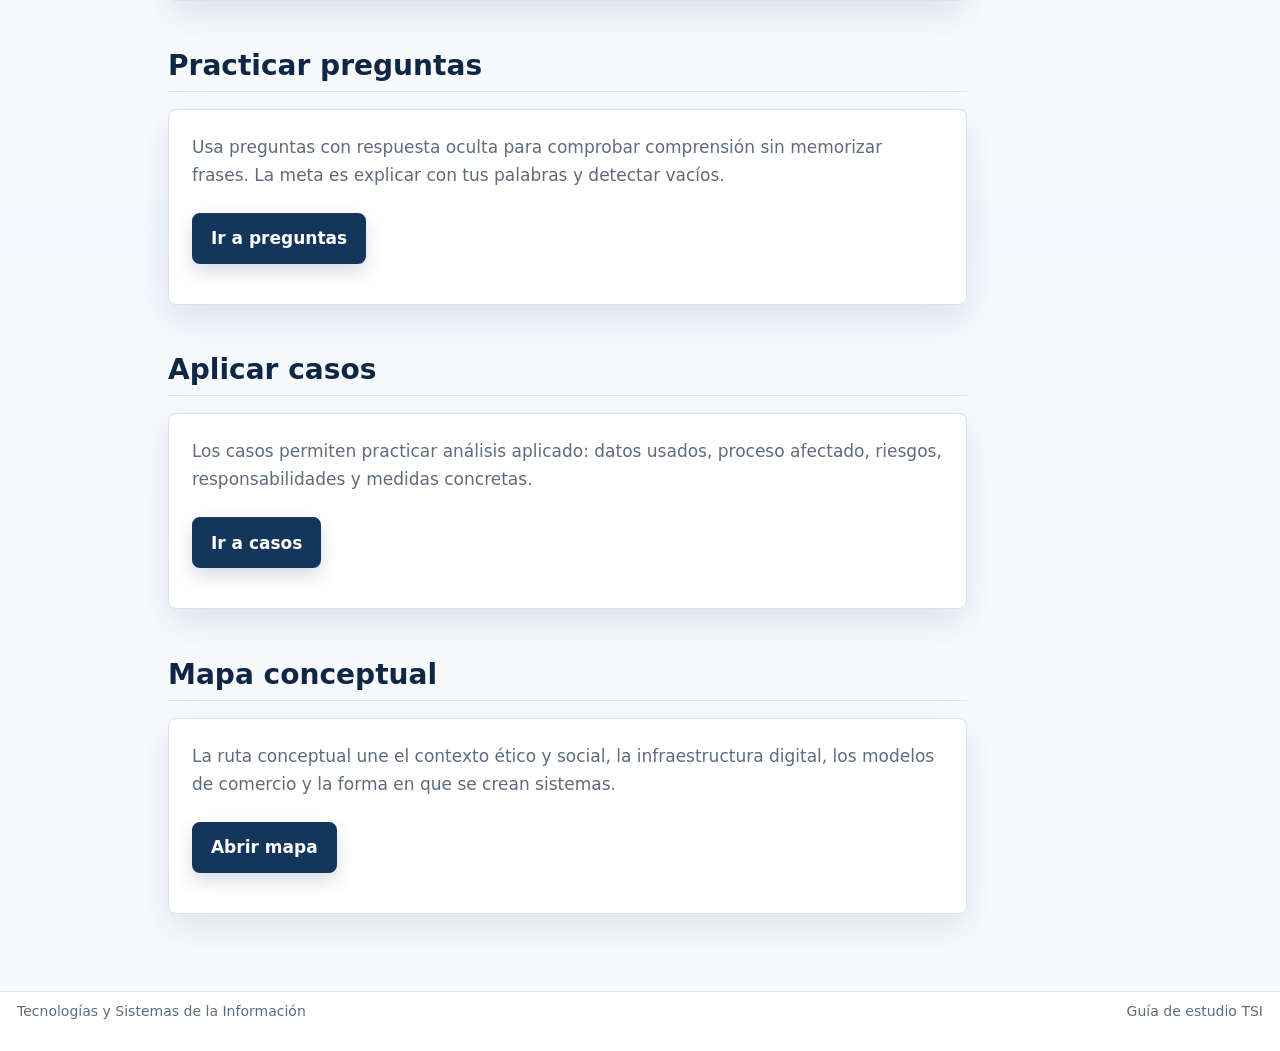
==== commit 26a41b1a: "Pulido final de UI contenido y repaso" ====
--- a/docs/index.html
+++ b/docs/index.html
@@ -6,7 +6,7 @@
 
 <meta name="viewport" content="width=device-width, initial-scale=1.0, user-scalable=yes">
 
-<meta name="description" content="Sitio educativo conceptual para repasar Tecnologías y Sistemas de la Información desde celular.">
+<meta name="description" content="Guía conceptual para repasar TSI desde celular.">
 
 <title>Tecnologías y Sistemas de la Información</title>
 <style>
@@ -21,7 +21,7 @@
 ul.task-list{list-style: none;}
 ul.task-list li input[type="checkbox"] {
   width: 0.8em;
-  margin: 0 0.8em 0.2em -1em; /* quarto-specific, see https://github.com/quarto-dev/quarto-cli/issues/4556 */ 
+  margin: 0 0.8em 0.2em -1em; /* quarto-specific, see https://github.com/quarto-dev/quarto-cli/issues/4556 */
   vertical-align: middle;
 }
 </style>
@@ -43,7 +43,7 @@
 <link href="site_libs/quarto-html/quarto-syntax-highlighting-7f8f88aac4f3542376d5c11b86a4c14d.css" rel="stylesheet" id="quarto-text-highlighting-styles">
 <script src="site_libs/bootstrap/bootstrap.min.js"></script>
 <link href="site_libs/bootstrap/bootstrap-icons.css" rel="stylesheet">
-<link href="site_libs/bootstrap/bootstrap-f85955529106639f99b9a66abd69255b.min.css" rel="stylesheet" append-hash="true" id="quarto-bootstrap" data-mode="light">
+<link href="site_libs/bootstrap/bootstrap-caf81333e83b2128e3baa7a176d73074.min.css" rel="stylesheet" append-hash="true" id="quarto-bootstrap" data-mode="light">
 <script id="quarto-search-options" type="application/json">{
   "location": "navbar",
   "copy-button": false,
@@ -95,48 +95,48 @@
           <div class="collapse navbar-collapse" id="navbarCollapse">
             <ul class="navbar-nav navbar-nav-scroll me-auto">
   <li class="nav-item">
-    <a class="nav-link active" href="./index.html" aria-current="page"> 
+    <a class="nav-link active" href="./index.html" aria-current="page">
 <span class="menu-text">Inicio</span></a>
-  </li>  
+  </li>
   <li class="nav-item dropdown ">
     <a class="nav-link dropdown-toggle" href="#" id="nav-menu-temas" role="link" data-bs-toggle="dropdown" aria-expanded="false">
  <span class="menu-text">Temas</span>
     </a>
-    <ul class="dropdown-menu" aria-labelledby="nav-menu-temas">    
+    <ul class="dropdown-menu" aria-labelledby="nav-menu-temas">
         <li>
     <a class="dropdown-item" href="./temas/etica-datos-sociedad.html">
  <span class="dropdown-text">Ética, datos y sociedad</span></a>
-  </li>  
+  </li>
         <li>
     <a class="dropdown-item" href="./temas/redes-internet-movilidad.html">
  <span class="dropdown-text">Redes, Internet y movilidad</span></a>
-  </li>  
+  </li>
         <li>
     <a class="dropdown-item" href="./temas/comercio-digital.html">
  <span class="dropdown-text">Comercio digital</span></a>
-  </li>  
+  </li>
         <li>
     <a class="dropdown-item" href="./temas/creacion-sistemas.html">
  <span class="dropdown-text">Creación y cambio de sistemas</span></a>
-  </li>  
+  </li>
     </ul>
   </li>
   <li class="nav-item">
-    <a class="nav-link" href="./repaso/glosario.html"> 
+    <a class="nav-link" href="./repaso/glosario.html">
 <span class="menu-text">Glosario</span></a>
-  </li>  
+  </li>
   <li class="nav-item">
-    <a class="nav-link" href="./repaso/preguntas.html"> 
+    <a class="nav-link" href="./repaso/preguntas.html">
 <span class="menu-text">Preguntas</span></a>
-  </li>  
+  </li>
   <li class="nav-item">
-    <a class="nav-link" href="./repaso/casos.html"> 
+    <a class="nav-link" href="./repaso/casos.html">
 <span class="menu-text">Casos</span></a>
-  </li>  
+  </li>
   <li class="nav-item">
-    <a class="nav-link" href="./repaso/mapa-conceptual.html"> 
+    <a class="nav-link" href="./repaso/mapa-conceptual.html">
 <span class="menu-text">Mapa conceptual</span></a>
-  </li>  
+  </li>
 </ul>
           </div> <!-- /navcollapse -->
             <div class="quarto-navbar-tools">
@@ -151,11 +151,12 @@
     <div id="quarto-margin-sidebar" class="sidebar margin-sidebar">
         <nav id="TOC" role="doc-toc" class="toc-active">
     <h2 id="toc-title">En esta página</h2>
-   
-  <ul>
+
+  <ul class="collapse">
   <li><a href="#temas" id="toc-temas" class="nav-link active" data-scroll-target="#temas">Temas</a></li>
   <li><a href="#ruta-rapida" id="toc-ruta-rapida" class="nav-link" data-scroll-target="#ruta-rapida">Ruta rápida de estudio</a></li>
   <li><a href="#practicar-preguntas" id="toc-practicar-preguntas" class="nav-link" data-scroll-target="#practicar-preguntas">Practicar preguntas</a></li>
+  <li><a href="#aplicar-casos" id="toc-aplicar-casos" class="nav-link" data-scroll-target="#aplicar-casos">Aplicar casos</a></li>
   <li><a href="#mapa-conceptual" id="toc-mapa-conceptual" class="nav-link" data-scroll-target="#mapa-conceptual">Mapa conceptual</a></li>
   </ul>
 </nav>
@@ -171,25 +172,25 @@
 
 <div>
   <div class="description">
-    Sitio educativo conceptual para repasar Tecnologías y Sistemas de la Información desde celular.
+    Guía conceptual para repasar TSI desde celular.
   </div>
 </div>
 
 
 <div class="quarto-title-meta">
 
-    
-  
-    
+
+
+
   </div>
-  
+
 
 
 </header>
 
 
 <div class="home-intro">
-<p>Este sitio organiza los contenidos de TSI por ideas y relaciones, no por capítulos. Está pensado para repasar desde el celular, volver rápido a conceptos clave y practicar con preguntas breves.</p>
+<p>Guía organizada por ideas y relaciones, no por capítulos. Está pensada para repasar desde el celular, volver rápido a conceptos clave y practicar con preguntas breves.</p>
 </div>
 <section id="temas" class="level2">
 <h2 class="anchored" data-anchor-id="temas">Temas</h2>
@@ -235,6 +236,13 @@
 <p><a href="./repaso/preguntas.html" class="study-button">Ir a preguntas</a></p>
 </div>
 </section>
+<section id="aplicar-casos" class="level2">
+<h2 class="anchored" data-anchor-id="aplicar-casos">Aplicar casos</h2>
+<div class="wide-card">
+<p>Los casos permiten practicar análisis aplicado: datos usados, proceso afectado, riesgos, responsabilidades y medidas concretas.</p>
+<p><a href="./repaso/casos.html" class="study-button">Ir a casos</a></p>
+</div>
+</section>
 <section id="mapa-conceptual" class="level2">
 <h2 class="anchored" data-anchor-id="mapa-conceptual">Mapa conceptual</h2>
 <div class="wide-card">
@@ -248,6 +256,8 @@
 </main> <!-- /main -->
 <script>
 (function () {
+  "use strict";
+
   function currentDepthPrefix() {
     var path = window.location.pathname;
     if (path.indexOf("/temas/") !== -1 || path.indexOf("/repaso/") !== -1) {
@@ -268,9 +278,9 @@
     var prefix = currentDepthPrefix();
     var links = [
       { label: "Inicio", href: prefix + "index.html", match: "/index.html" },
-      { label: "Temas", href: prefix + "index.html#temas", match: "#temas" },
+      { label: "Temas", href: prefix + "index.html#temas", match: "/temas/" },
       { label: "Preguntas", href: prefix + "repaso/preguntas.html", match: "/repaso/preguntas.html" },
-      { label: "Glosario", href: prefix + "repaso/glosario.html", match: "/repaso/glosario.html" }
+      { label: "Casos", href: prefix + "repaso/casos.html", match: "/repaso/casos.html" }
     ];
 
     var nav = document.createElement("nav");
@@ -285,8 +295,8 @@
 
       if (
         (item.match === "/index.html" && current.endsWith("/index.html") && window.location.hash !== "#temas") ||
-        (item.match === "#temas" && window.location.hash === "#temas") ||
-        (item.match !== "#temas" && current.endsWith(item.match))
+        (item.match === "/temas/" && (current.indexOf("/temas/") !== -1 || window.location.hash === "#temas")) ||
+        (item.match !== "/temas/" && current.endsWith(item.match))
       ) {
         link.setAttribute("aria-current", "page");
       }
@@ -297,9 +307,109 @@
     document.body.appendChild(nav);
   }
 
+  function addReadingProgress() {
+    if (document.querySelector(".tsi-reading-progress")) {
+      return;
+    }
+
+    var progress = document.createElement("div");
+    var bar = document.createElement("div");
+    progress.className = "tsi-reading-progress";
+    progress.setAttribute("aria-hidden", "true");
+    bar.className = "tsi-reading-progress__bar";
+    progress.appendChild(bar);
+    document.body.appendChild(progress);
+
+    var ticking = false;
+    function update() {
+      var scrollMax = document.documentElement.scrollHeight - window.innerHeight;
+      var ratio = scrollMax > 0 ? window.scrollY / scrollMax : 1;
+      ratio = Math.min(Math.max(ratio, 0), 1);
+      bar.style.transform = "scaleX(" + ratio + ")";
+      ticking = false;
+    }
+
+    function requestUpdate() {
+      if (!ticking) {
+        window.requestAnimationFrame(update);
+        ticking = true;
+      }
+    }
+
+    update();
+    window.addEventListener("scroll", requestUpdate, { passive: true });
+    window.addEventListener("resize", requestUpdate);
+  }
+
+  function addBackToTopButton() {
+    if (document.querySelector(".tsi-back-to-top")) {
+      return;
+    }
+
+    var button = document.createElement("button");
+    button.className = "tsi-back-to-top";
+    button.type = "button";
+    button.textContent = "↑";
+    button.setAttribute("aria-label", "Volver arriba");
+    button.title = "Volver arriba";
+    document.body.appendChild(button);
+
+    function updateVisibility() {
+      if (window.scrollY > 420) {
+        button.classList.add("is-visible");
+      } else {
+        button.classList.remove("is-visible");
+      }
+    }
+
+    button.addEventListener("click", function () {
+      window.scrollTo({ top: 0, behavior: "smooth" });
+    });
+
+    updateVisibility();
+    window.addEventListener("scroll", updateVisibility, { passive: true });
+  }
+
+  function storageGet(key) {
+    try {
+      return window.localStorage.getItem(key);
+    } catch (error) {
+      return null;
+    }
+  }
+
+  function storageSet(key, value) {
+    try {
+      window.localStorage.setItem(key, value);
+    } catch (error) {
+      return;
+    }
+  }
+
+  function compactText(value) {
+    return value.toLowerCase().replace(/\s+/g, " ").trim().slice(0, 90);
+  }
+
+  function questionKey(card, index) {
+    var summary = card.querySelector("summary");
+    var label = card.id || (summary ? compactText(summary.textContent) : "pregunta-" + index);
+    return "tsi:pregunta:" + normalizedPath(window.location.pathname) + ":" + label;
+  }
+
   function improveAnswerCards() {
-    document.querySelectorAll("details.qa-card").forEach(function (card) {
+    document.querySelectorAll("details.pregunta, details.qa-card").forEach(function (card, index) {
+      var key = questionKey(card, index);
+      var storedState = storageGet(key);
+
+      if (storedState === "open") {
+        card.open = true;
+      } else if (storedState === "closed") {
+        card.open = false;
+      }
+
       card.addEventListener("toggle", function () {
+        storageSet(key, card.open ? "open" : "closed");
+
         if (card.open) {
           card.scrollIntoView({ block: "nearest", behavior: "smooth" });
         }
@@ -309,6 +419,8 @@
 
   document.addEventListener("DOMContentLoaded", function () {
     addBottomNav();
+    addReadingProgress();
+    addBackToTopButton();
     improveAnswerCards();
   });
 })();
@@ -324,7 +436,7 @@
     anchorJS.add('.anchored');
     const isCodeAnnotation = (el) => {
       for (const clz of el.classList) {
-        if (clz.startsWith('code-annotation-')) {                     
+        if (clz.startsWith('code-annotation-')) {
           return true;
         }
       }
@@ -344,11 +456,11 @@
         button.setAttribute("data-bs-toggle", "tooltip");
         button.setAttribute("data-bs-placement", "left");
         button.setAttribute("data-bs-title", "Copiado");
-        tooltip = new bootstrap.Tooltip(button, 
-          { trigger: "manual", 
+        tooltip = new bootstrap.Tooltip(button,
+          { trigger: "manual",
             customClass: "code-copy-button-tooltip",
             offset: [0, -8]});
-        tooltip.show();    
+        tooltip.show();
       }
       setTimeout(function() {
         if (tooltip) {
@@ -430,7 +542,7 @@
       if (onUntriggerFn) {
         config.onUntrigger = onUntriggerFn;
       }
-      window.tippy(el, config); 
+      window.tippy(el, config);
     }
     const noterefs = window.document.querySelectorAll('a[role="doc-noteref"]');
     for (var i=0; i<noterefs.length; i++) {
@@ -505,7 +617,7 @@
       tippyHover(xref, undefined, function(instance) {
         instance.disable();
         let url = xref.getAttribute('href');
-        let hash = undefined; 
+        let hash = undefined;
         if (url.startsWith('#')) {
           hash = url;
         } else {
@@ -533,7 +645,7 @@
               if (note !== null) {
                 const html = processXRef(id, note);
                 instance.setContent(html);
-              } 
+              }
             }).finally(() => {
               instance.enable();
               instance.show();
@@ -557,7 +669,7 @@
               }
               const html = processXRef(null, note);
               instance.setContent(html);
-            } 
+            }
           }).finally(() => {
             instance.enable();
             instance.show();
@@ -597,7 +709,7 @@
               height = bottom - top;
             }
             if (top !== null && height !== null && parent !== null) {
-              // cook up a div (if necessary) and position it 
+              // cook up a div (if necessary) and position it
               let div = window.document.getElementById("code-annotation-line-highlight");
               if (div === null) {
                 div = window.document.createElement("div");
@@ -723,12 +835,12 @@
   <div class="nav-footer">
     <div class="nav-footer-left">
 <p>Tecnologías y Sistemas de la Información</p>
-</div>   
+</div>
     <div class="nav-footer-center">
       &nbsp;
     </div>
     <div class="nav-footer-right">
-<p>Sitio estático generado con Quarto</p>
+<p>Guía de estudio TSI</p>
 </div>
   </div>
 </footer>
--- a/docs/assets/css/styles.css
+++ b/docs/assets/css/styles.css
@@ -3,24 +3,41 @@
   --tsi-primary-dark: #0d2745;
   --tsi-accent: #2f8fcf;
   --tsi-accent-soft: #e7f3fb;
+  --tsi-green: #12715b;
+  --tsi-green-soft: #e8f6f1;
+  --tsi-amber: #9a5b00;
+  --tsi-amber-soft: #fff4df;
+  --tsi-rose: #9d3f5f;
+  --tsi-rose-soft: #fff0f5;
   --tsi-bg: #f7f9fc;
   --tsi-surface: #ffffff;
   --tsi-border: #d8e3ee;
   --tsi-text: #152238;
   --tsi-muted: #5d6c7d;
-  --tsi-shadow: 0 10px 28px rgba(20, 53, 92, 0.08);
+  --tsi-shadow-sm: 0 6px 16px rgba(20, 53, 92, 0.08);
+  --tsi-shadow: 0 14px 34px rgba(20, 53, 92, 0.1);
+  --tsi-shadow-hover: 0 18px 40px rgba(20, 53, 92, 0.14);
 }
 
 html {
   scroll-behavior: smooth;
 }
 
+*,
+*::before,
+*::after {
+  box-sizing: border-box;
+}
+
 body {
-  background: var(--tsi-bg);
+  background:
+    linear-gradient(180deg, #f4f8fc 0, var(--tsi-bg) 18rem),
+    var(--tsi-bg);
   color: var(--tsi-text);
   font-family: system-ui, -apple-system, BlinkMacSystemFont, "Segoe UI", sans-serif;
   font-size: 1rem;
   line-height: 1.65;
+  overflow-x: hidden;
   padding-bottom: 4.75rem;
 }
 
@@ -34,7 +51,7 @@
 }
 
 .navbar {
-  box-shadow: 0 2px 16px rgba(13, 39, 69, 0.12);
+  box-shadow: 0 4px 18px rgba(13, 39, 69, 0.16);
 }
 
 .navbar .navbar-brand,
@@ -55,12 +72,24 @@
 }
 
 main.content {
-  padding-top: 1.2rem;
+  min-width: 0;
+  padding-top: 1.35rem;
+}
+
+#quarto-content,
+.page-columns,
+.quarto-title-block,
+.quarto-title-block .description,
+.quarto-title-block .subtitle,
+main.content {
+  overflow-wrap: break-word;
 }
 
 h2 {
   color: var(--tsi-primary-dark);
-  margin-top: 2.4rem;
+  letter-spacing: 0;
+  margin-top: 2.7rem;
+  padding-top: 0.15rem;
 }
 
 h3 {
@@ -72,6 +101,7 @@
 .wide-card,
 .study-card,
 .term-card,
+.pregunta,
 .qa-card,
 .case-card,
 .map-node {
@@ -82,10 +112,11 @@
 }
 
 .home-intro {
-  color: var(--tsi-muted);
+  border-left: 0.35rem solid var(--tsi-accent);
+  color: var(--tsi-text);
   font-size: 1.08rem;
-  margin: 1rem 0 2rem;
-  padding: 1.1rem;
+  margin: 1rem 0 2.15rem;
+  padding: 1.15rem 1.2rem;
 }
 
 .topic-grid {
@@ -101,6 +132,25 @@
   padding: 1.15rem;
 }
 
+.study-card,
+.case-card,
+.term-card,
+.wide-card,
+.pregunta,
+.qa-card,
+.map-node {
+  transition: border-color 160ms ease, box-shadow 160ms ease, transform 160ms ease;
+}
+
+.study-card:hover,
+.case-card:hover,
+.term-card:hover,
+.map-node:hover {
+  border-color: #bfd3e5;
+  box-shadow: var(--tsi-shadow-hover);
+  transform: translateY(-1px);
+}
+
 .study-card p,
 .wide-card p,
 .case-card p,
@@ -110,14 +160,111 @@
 }
 
 .concept-list {
-  background: var(--tsi-accent-soft);
+  background: #f3f8fc;
+  border: 1px solid #d7e8f4;
   border-left: 5px solid var(--tsi-accent);
   border-radius: 8px;
+  box-shadow: var(--tsi-shadow-sm);
   padding: 1rem 1rem 0.35rem;
 }
 
 .concept-list li {
   margin-bottom: 0.65rem;
+}
+
+.idea-central,
+.ojo-prueba,
+.ejemplo,
+.caso-breve {
+  --component-color: var(--tsi-accent);
+  --component-bg: var(--tsi-accent-soft);
+  background: linear-gradient(90deg, var(--component-bg), var(--tsi-surface) 68%);
+  border: 1px solid var(--tsi-border);
+  border-left: 0.42rem solid var(--component-color);
+  border-radius: 8px;
+  box-shadow: var(--tsi-shadow-sm);
+  margin: 1.1rem 0 1.35rem;
+  padding: 1rem 1rem 1.05rem;
+}
+
+.idea-central {
+  --component-color: var(--tsi-accent);
+  --component-bg: var(--tsi-accent-soft);
+}
+
+.ojo-prueba {
+  --component-color: var(--tsi-amber);
+  --component-bg: var(--tsi-amber-soft);
+}
+
+.ejemplo {
+  --component-color: var(--tsi-green);
+  --component-bg: var(--tsi-green-soft);
+}
+
+.caso-breve {
+  --component-color: var(--tsi-rose);
+  --component-bg: var(--tsi-rose-soft);
+}
+
+.idea-central::before,
+.ojo-prueba::before,
+.ejemplo::before,
+.caso-breve::before {
+  color: var(--component-color);
+  display: block;
+  font-size: 0.78rem;
+  font-weight: 800;
+  letter-spacing: 0;
+  line-height: 1.2;
+  margin-bottom: 0.45rem;
+  text-transform: uppercase;
+}
+
+.idea-central::before {
+  content: "Idea central";
+}
+
+.ojo-prueba::before {
+  content: "Ojo en prueba";
+}
+
+.ejemplo::before {
+  content: "Ejemplo aplicado";
+}
+
+.caso-breve::before {
+  content: "Caso breve";
+}
+
+.idea-central > :last-child,
+.ojo-prueba > :last-child,
+.ejemplo > :last-child,
+.caso-breve > :last-child {
+  margin-bottom: 0;
+}
+
+main.content :where(p, li) a[href^="#"]:not(.study-button):not(.footnote-ref),
+main.content :where(p, li) a[href*=".html#"]:not(.study-button):not(.footnote-ref),
+main.content :where(p, li) a[href*=".qmd#"]:not(.study-button):not(.footnote-ref) {
+  background: transparent;
+  border-bottom: 1px solid rgba(47, 143, 207, 0.35);
+  border-radius: 0;
+  color: var(--tsi-primary);
+  font-weight: 650;
+  padding: 0;
+  text-decoration: none;
+}
+
+main.content :where(p, li) a[href^="#"]:not(.study-button):not(.footnote-ref):hover,
+main.content :where(p, li) a[href^="#"]:not(.study-button):not(.footnote-ref):focus,
+main.content :where(p, li) a[href*=".html#"]:not(.study-button):not(.footnote-ref):hover,
+main.content :where(p, li) a[href*=".html#"]:not(.study-button):not(.footnote-ref):focus,
+main.content :where(p, li) a[href*=".qmd#"]:not(.study-button):not(.footnote-ref):hover,
+main.content :where(p, li) a[href*=".qmd#"]:not(.study-button):not(.footnote-ref):focus {
+  background: transparent;
+  border-bottom-color: var(--tsi-accent);
+  color: var(--tsi-accent);
 }
 
 .study-button {
@@ -125,6 +272,7 @@
   background: var(--tsi-primary);
   border: 2px solid var(--tsi-primary);
   border-radius: 8px;
+  box-shadow: 0 8px 18px rgba(13, 39, 69, 0.16);
   color: #ffffff;
   display: inline-flex;
   font-weight: 750;
@@ -134,6 +282,7 @@
   min-height: 3rem;
   padding: 0.72rem 1rem;
   text-decoration: none;
+  transition: background-color 160ms ease, border-color 160ms ease, box-shadow 160ms ease, transform 160ms ease;
   width: 100%;
 }
 
@@ -141,11 +290,14 @@
 .study-button:focus {
   background: var(--tsi-primary-dark);
   border-color: var(--tsi-primary-dark);
+  box-shadow: 0 12px 24px rgba(13, 39, 69, 0.22);
   color: #ffffff;
+  transform: translateY(-1px);
 }
 
 .study-button.secondary {
   background: #ffffff;
+  box-shadow: var(--tsi-shadow-sm);
   color: var(--tsi-primary);
 }
 
@@ -155,28 +307,148 @@
   color: var(--tsi-primary-dark);
 }
 
+.case-card h3 {
+  margin-top: 0;
+}
+
+.case-link {
+  border-top: 1px solid var(--tsi-border);
+  color: var(--tsi-muted);
+  font-size: 0.92rem;
+  margin: 1rem 0 0;
+  padding-top: 0.7rem;
+}
+
+details.pregunta,
 .qa-card {
   margin: 1rem 0;
   padding: 0;
 }
 
+details.pregunta summary,
 .qa-card summary {
   color: var(--tsi-primary-dark);
   cursor: pointer;
   font-weight: 750;
-  list-style-position: outside;
+  list-style: none;
   min-height: 3.25rem;
-  padding: 1rem 1.1rem;
-}
-
+  padding: 1rem 3rem 1rem 1.1rem;
+  position: relative;
+}
+
+details.pregunta:hover,
+.qa-card:hover {
+  border-color: #bfd3e5;
+  box-shadow: var(--tsi-shadow-hover);
+}
+
+details.pregunta summary::-webkit-details-marker,
+.qa-card summary::-webkit-details-marker {
+  display: none;
+}
+
+details.pregunta summary::after,
+.qa-card summary::after {
+  align-items: center;
+  background: var(--tsi-accent-soft);
+  border-radius: 999px;
+  color: var(--tsi-primary);
+  content: "+";
+  display: inline-flex;
+  font-size: 1.2rem;
+  font-weight: 800;
+  height: 1.65rem;
+  justify-content: center;
+  line-height: 1;
+  position: absolute;
+  right: 1rem;
+  top: 50%;
+  transform: translateY(-50%);
+  width: 1.65rem;
+}
+
+details.pregunta[open] summary,
 .qa-card[open] summary {
   border-bottom: 1px solid var(--tsi-border);
 }
 
+details.pregunta[open] summary::after,
+.qa-card[open] summary::after {
+  content: "-";
+}
+
+details.pregunta p,
 .qa-card p {
   color: var(--tsi-muted);
   margin: 0;
   padding: 1rem 1.1rem 1.15rem;
+}
+
+details.pregunta > :not(summary):not(:last-child),
+.qa-card > :not(summary):not(:last-child) {
+  padding-bottom: 0;
+}
+
+.preguntas-practica {
+  display: grid;
+  gap: 0.9rem;
+  margin: 1rem 0 2rem;
+}
+
+.preguntas-practica details.pregunta,
+.preguntas-practica .qa-card {
+  margin: 0;
+}
+
+.preguntas-practica + h2 {
+  margin-top: 2.2rem;
+}
+
+.referencias-fuente {
+  border-top: 1px solid var(--tsi-border);
+  color: var(--tsi-muted);
+  font-size: 0.95rem;
+  margin-top: 1rem;
+  padding-top: 0.85rem;
+}
+
+.nav-footer {
+  background: #ffffff;
+  border-top: 1px solid var(--tsi-border);
+  color: var(--tsi-muted);
+}
+
+#quarto-margin-sidebar nav[role="doc-toc"] {
+  background: rgba(255, 255, 255, 0.86);
+  border: 1px solid var(--tsi-border);
+  border-radius: 8px;
+  box-shadow: var(--tsi-shadow-sm);
+  padding: 0.75rem;
+}
+
+#quarto-margin-sidebar nav[role="doc-toc"] a {
+  border-left: 3px solid transparent;
+  color: var(--tsi-muted);
+  padding-left: 0.5rem;
+}
+
+#quarto-margin-sidebar nav[role="doc-toc"] a.active,
+#quarto-margin-sidebar nav[role="doc-toc"] a:hover,
+#quarto-margin-sidebar nav[role="doc-toc"] a:focus {
+  border-left-color: var(--tsi-accent);
+  color: var(--tsi-primary);
+}
+
+.referencias-fuente li {
+  margin-bottom: 0.45rem;
+}
+
+.glosario-pendiente {
+  border-left: 4px solid var(--tsi-border);
+  color: var(--tsi-muted);
+  font-size: 0.95rem;
+  margin: 0.8rem 0 1.4rem;
+  padding: 0.35rem 0 0.35rem 0.9rem;
 }
 
 .concept-map {
@@ -201,11 +473,65 @@
   text-align: center;
 }
 
+.tsi-reading-progress {
+  height: 0.25rem;
+  left: 0;
+  pointer-events: none;
+  position: fixed;
+  right: 0;
+  top: 0;
+  z-index: 1100;
+}
+
+.tsi-reading-progress__bar {
+  background: linear-gradient(90deg, var(--tsi-green), var(--tsi-accent));
+  height: 100%;
+  transform: scaleX(0);
+  transform-origin: left center;
+  width: 100%;
+}
+
+.tsi-back-to-top {
+  align-items: center;
+  background: var(--tsi-primary);
+  border: 0;
+  border-radius: 999px;
+  bottom: 5.25rem;
+  box-shadow: 0 8px 22px rgba(13, 39, 69, 0.25);
+  color: #ffffff;
+  cursor: pointer;
+  display: inline-flex;
+  font-size: 1.35rem;
+  font-weight: 800;
+  height: 2.85rem;
+  justify-content: center;
+  line-height: 1;
+  opacity: 0;
+  pointer-events: none;
+  position: fixed;
+  right: 1rem;
+  transform: translateY(0.6rem);
+  transition: opacity 160ms ease, transform 160ms ease;
+  width: 2.85rem;
+  z-index: 1060;
+}
+
+.tsi-back-to-top.is-visible {
+  opacity: 1;
+  pointer-events: auto;
+  transform: translateY(0);
+}
+
+.tsi-back-to-top:hover,
+.tsi-back-to-top:focus {
+  background: var(--tsi-primary-dark);
+}
+
 .tsi-bottom-nav {
   background: rgba(255, 255, 255, 0.97);
   border-top: 1px solid var(--tsi-border);
   bottom: 0;
-  box-shadow: 0 -6px 18px rgba(20, 53, 92, 0.1);
+  box-shadow: 0 -8px 24px rgba(20, 53, 92, 0.14);
   display: grid;
   gap: 0;
   grid-template-columns: repeat(4, 1fr);
@@ -228,7 +554,14 @@
   text-decoration: none;
 }
 
+.tsi-bottom-nav a:hover,
+.tsi-bottom-nav a:focus {
+  background: #f1f7fc;
+  color: var(--tsi-primary);
+}
+
 .tsi-bottom-nav a[aria-current="page"] {
+  background: #edf6fb;
   color: var(--tsi-primary);
 }
 
@@ -270,6 +603,59 @@
   .tsi-bottom-nav {
     display: none;
   }
+
+  .tsi-back-to-top {
+    bottom: 1.25rem;
+    right: 1.25rem;
+  }
+}
+
+@media (max-width: 719px) {
+  #quarto-content.page-columns {
+    display: block;
+  }
+
+  main.content {
+    max-width: 100%;
+    padding-left: 1rem;
+    padding-right: 1rem;
+    width: 100%;
+  }
+
+  .quarto-title-block .title {
+    font-size: clamp(2.2rem, 13vw, 3.05rem);
+  }
+
+  .home-intro,
+  .wide-card,
+  .study-card,
+  .term-card,
+  .case-card,
+  .pregunta,
+  .qa-card,
+  .map-node,
+  .concept-list,
+  .topic-grid,
+  .preguntas-practica,
+  .quarto-title-block,
+  .quarto-title-block .title,
+  .quarto-title-block .subtitle,
+  .quarto-title-block .description {
+    max-width: calc(100vw - 2rem);
+  }
+
+  .home-intro,
+  .wide-card,
+  .study-card,
+  .term-card,
+  .case-card,
+  .map-node,
+  .concept-list,
+  .topic-grid,
+  .preguntas-practica,
+  .quarto-title-block .description {
+    width: calc(100vw - 2rem);
+  }
 }
 
 @media (min-width: 980px) {
@@ -287,3 +673,13 @@
     padding: 0 0.2rem;
   }
 }
+
+@media (prefers-reduced-motion: reduce) {
+  html {
+    scroll-behavior: auto;
+  }
+
+  .tsi-back-to-top {
+    transition: none;
+  }
+}
